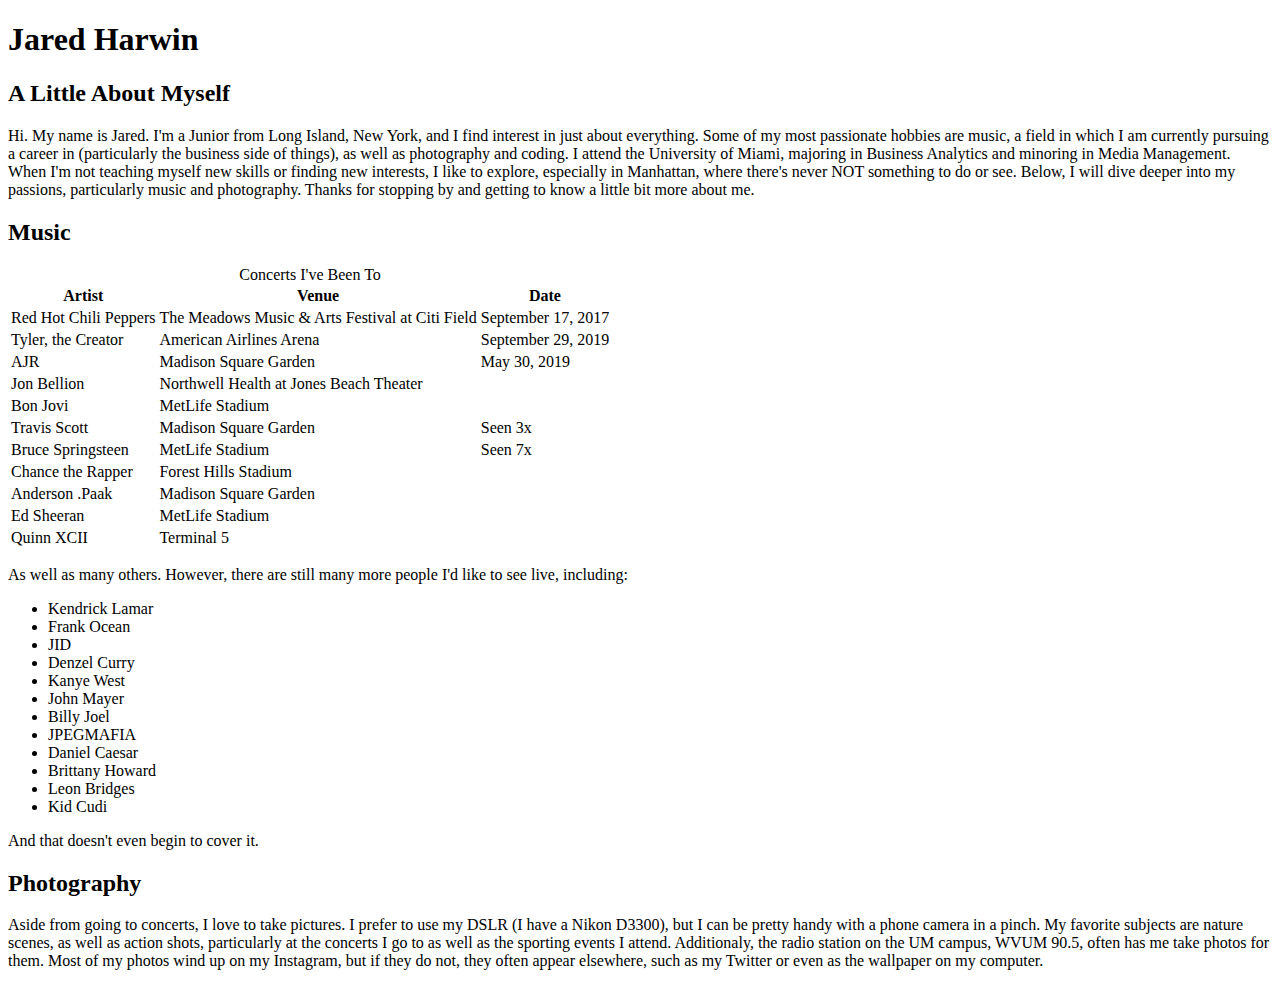
==== index.html @ df8ab9f6 "Update index.html" ====
<!DOCTYPE HTML>

<html lang = "en">

  <head>
    <meta charset="utf-8" />
    <title> About Me </title>
  </head>

  <body>
    <h1> Jared Harwin </h1>

    <h2>A Little About Myself</h2>

    <p>Hi. My name is Jared. I'm a Junior from Long Island, New York, and I find interest in just about everything. Some of my most passionate hobbies are music, a field in which I am currently pursuing a career in (particularly the business side of things), as well as photography and coding. I attend the University of Miami, majoring in Business Analytics and minoring in Media Management. When I'm not teaching myself new skills or finding new interests, I like to explore, especially in Manhattan, where there's never NOT something to do or see. Below, I will dive deeper into my passions, particularly music and photography. Thanks for stopping by and getting to know a little bit more about me.</p>


    <h2>Music</h2>
  <table>
    <caption> Concerts I've Been To </caption>

    <tr>
      <th>Artist</th>
      <th>Venue</th>
      <th>Date</th>
    </tr>

    <tr>
      <td>Red Hot Chili Peppers</td>
      <td>The Meadows Music & Arts Festival at Citi Field</td>
      <td>September 17, 2017</td>
    </tr>

    <tr>
      <td>Tyler, the Creator</td>
      <td>American Airlines Arena</td>
      <td>September 29, 2019</td>
    </tr>

    <tr>
      <td>AJR</td>
      <td>Madison Square Garden</td>
      <td>May 30, 2019</td>
    </tr>

    <tr>
      <td>Jon Bellion</td>
      <td>Northwell Health at Jones Beach Theater</td>
      <td> <!-- Date -->
    </tr>

    <tr>
      <td>Bon Jovi</td>
      <td>MetLife Stadium</td>
      <td> <!-- Date -->
    </tr>

    <tr>
      <td>Travis Scott</td>
      <td>Madison Square Garden</td>
      <td>Seen 3x</td>
    </tr>

    <tr>
      <td>Bruce Springsteen</td>
      <td>MetLife Stadium</td>
      <td>Seen 7x</td>
    </tr>

    <tr>
      <td>Chance the Rapper</td>
      <td>Forest Hills Stadium</td>
      <td> <!-- Date -->
    </tr>

    <tr>
      <td>Anderson .Paak</td>
      <td>Madison Square Garden</td>
      <td> <!-- Date -->
    </tr>

    <tr>
      <td>Ed Sheeran</td>
      <td>MetLife Stadium</td>
      <td> <!-- Date -->
    </tr>

    <tr>
      <td>Quinn XCII</td>
      <td>Terminal 5</td>
      <td> <!-- Date -->
    </tr>




    </table>

  <p>As well as many others. However, there are still many more people I'd like to see live, including:</p>

  <ul>
    <li>Kendrick Lamar</li>
    <li>Frank Ocean</li>
    <li>JID</li>
    <li>Denzel Curry</li>
    <li>Kanye West</li>
    <li>John Mayer</li>
    <li>Billy Joel</li>
    <li>JPEGMAFIA</li>
    <li>Daniel Caesar</li>
    <li>Brittany Howard</li>
    <li>Leon Bridges</li>
    <li>Kid Cudi</li>
  </ul>

  <p>And that doesn't even begin to cover it.</p>


    <h2>Photography</h2>
    <p>Aside from going to concerts, I love to take pictures. I prefer to use my DSLR (I have a Nikon D3300), but I can be pretty handy with a phone camera in a pinch. My favorite subjects are nature scenes, as well as action shots, particularly at the concerts I go to as well as the sporting events I attend. Additionaly, the radio station on the UM campus, WVUM 90.5, often has me take photos for them. Most of my photos wind up on my Instagram, but if they do not, they often appear elsewhere, such as my Twitter or even as the wallpaper on my computer.</p>

  </body>


</html>
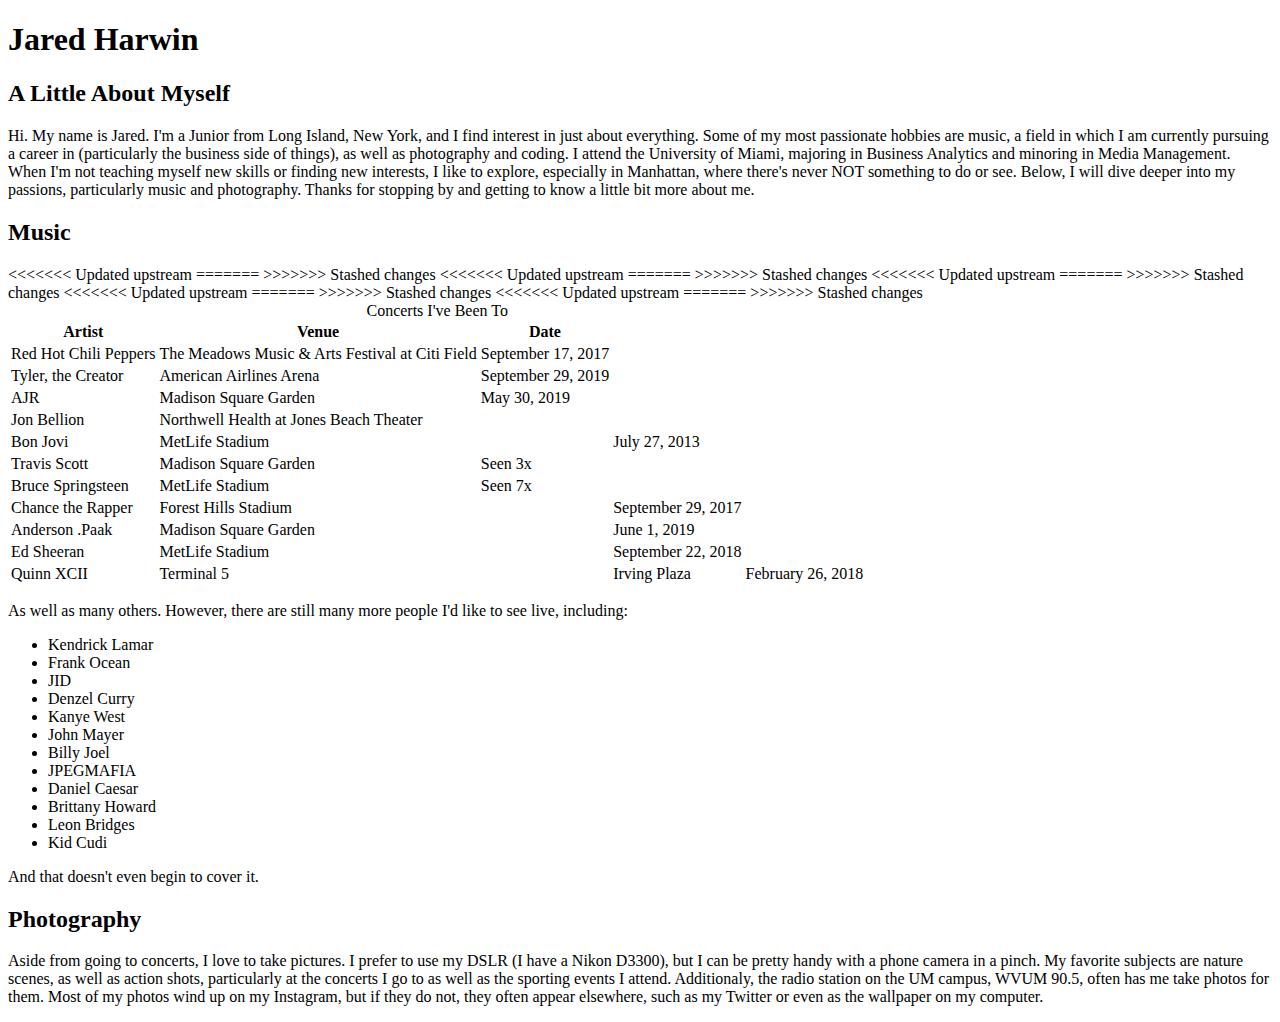
==== commit 9750fdd2: "Update index.html" ====
--- a/index.html
+++ b/index.html
@@ -46,13 +46,17 @@
     <tr>
       <td>Jon Bellion</td>
       <td>Northwell Health at Jones Beach Theater</td>
-      <td> <!-- Date -->
+      <td> <!-- Date --> </td>
     </tr>
 
     <tr>
       <td>Bon Jovi</td>
       <td>MetLife Stadium</td>
-      <td> <!-- Date -->
+<<<<<<< Updated upstream
+      <td> <!-- Date --> </td>
+=======
+      <td>July 27, 2013</td>
+>>>>>>> Stashed changes
     </tr>
 
     <tr>
@@ -70,28 +74,43 @@
     <tr>
       <td>Chance the Rapper</td>
       <td>Forest Hills Stadium</td>
-      <td> <!-- Date -->
+<<<<<<< Updated upstream
+      <td> <!-- Date --> </td>
+=======
+      <td> September 29, 2017 </td>
+>>>>>>> Stashed changes
     </tr>
 
     <tr>
       <td>Anderson .Paak</td>
       <td>Madison Square Garden</td>
-      <td> <!-- Date -->
+<<<<<<< Updated upstream
+      <td> <!-- Date --> </td>
+=======
+      <td> June 1, 2019</td>
+>>>>>>> Stashed changes
     </tr>
 
     <tr>
       <td>Ed Sheeran</td>
       <td>MetLife Stadium</td>
-      <td> <!-- Date -->
+<<<<<<< Updated upstream
+      <td> <!-- Date --> </td>
+=======
+      <td> September 22, 2018 </td>
+>>>>>>> Stashed changes
     </tr>
 
     <tr>
       <td>Quinn XCII</td>
+<<<<<<< Updated upstream
       <td>Terminal 5</td>
-      <td> <!-- Date -->
+      <td> <!-- Date --> </td>
+=======
+      <td>Irving Plaza</td>
+      <td> February 26, 2018 </td>
+>>>>>>> Stashed changes
     </tr>
-
-
 
 
     </table>
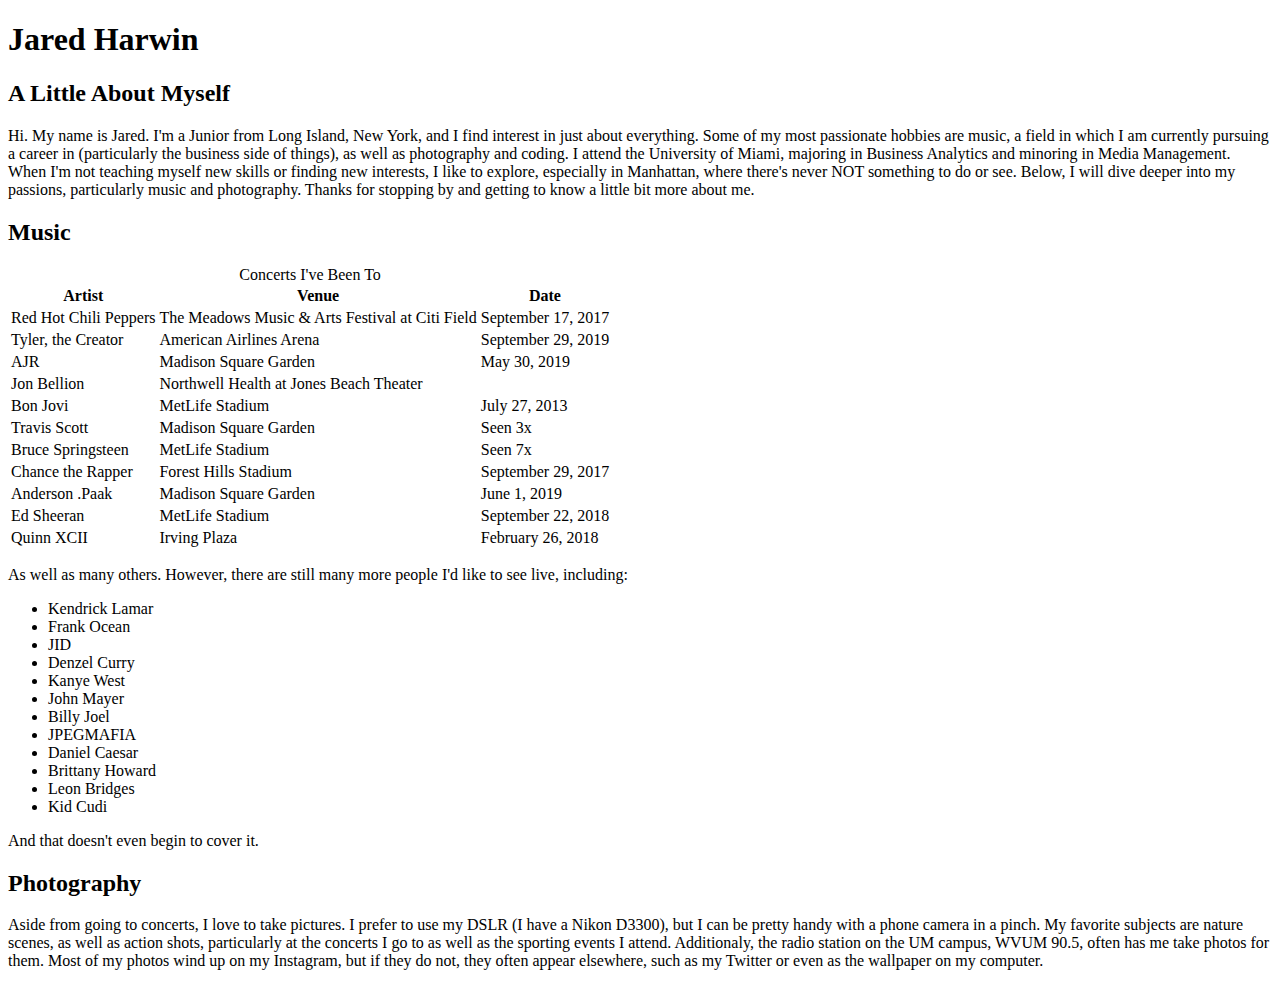
==== commit 7cf701a3: "Update index.html" ====
--- a/index.html
+++ b/index.html
@@ -52,11 +52,7 @@
     <tr>
       <td>Bon Jovi</td>
       <td>MetLife Stadium</td>
-<<<<<<< Updated upstream
-      <td> <!-- Date --> </td>
-=======
       <td>July 27, 2013</td>
->>>>>>> Stashed changes
     </tr>
 
     <tr>
@@ -74,42 +70,25 @@
     <tr>
       <td>Chance the Rapper</td>
       <td>Forest Hills Stadium</td>
-<<<<<<< Updated upstream
-      <td> <!-- Date --> </td>
-=======
       <td> September 29, 2017 </td>
->>>>>>> Stashed changes
     </tr>
 
     <tr>
       <td>Anderson .Paak</td>
       <td>Madison Square Garden</td>
-<<<<<<< Updated upstream
-      <td> <!-- Date --> </td>
-=======
       <td> June 1, 2019</td>
->>>>>>> Stashed changes
     </tr>
 
     <tr>
       <td>Ed Sheeran</td>
       <td>MetLife Stadium</td>
-<<<<<<< Updated upstream
-      <td> <!-- Date --> </td>
-=======
       <td> September 22, 2018 </td>
->>>>>>> Stashed changes
     </tr>
 
     <tr>
       <td>Quinn XCII</td>
-<<<<<<< Updated upstream
-      <td>Terminal 5</td>
-      <td> <!-- Date --> </td>
-=======
       <td>Irving Plaza</td>
       <td> February 26, 2018 </td>
->>>>>>> Stashed changes
     </tr>
 
 
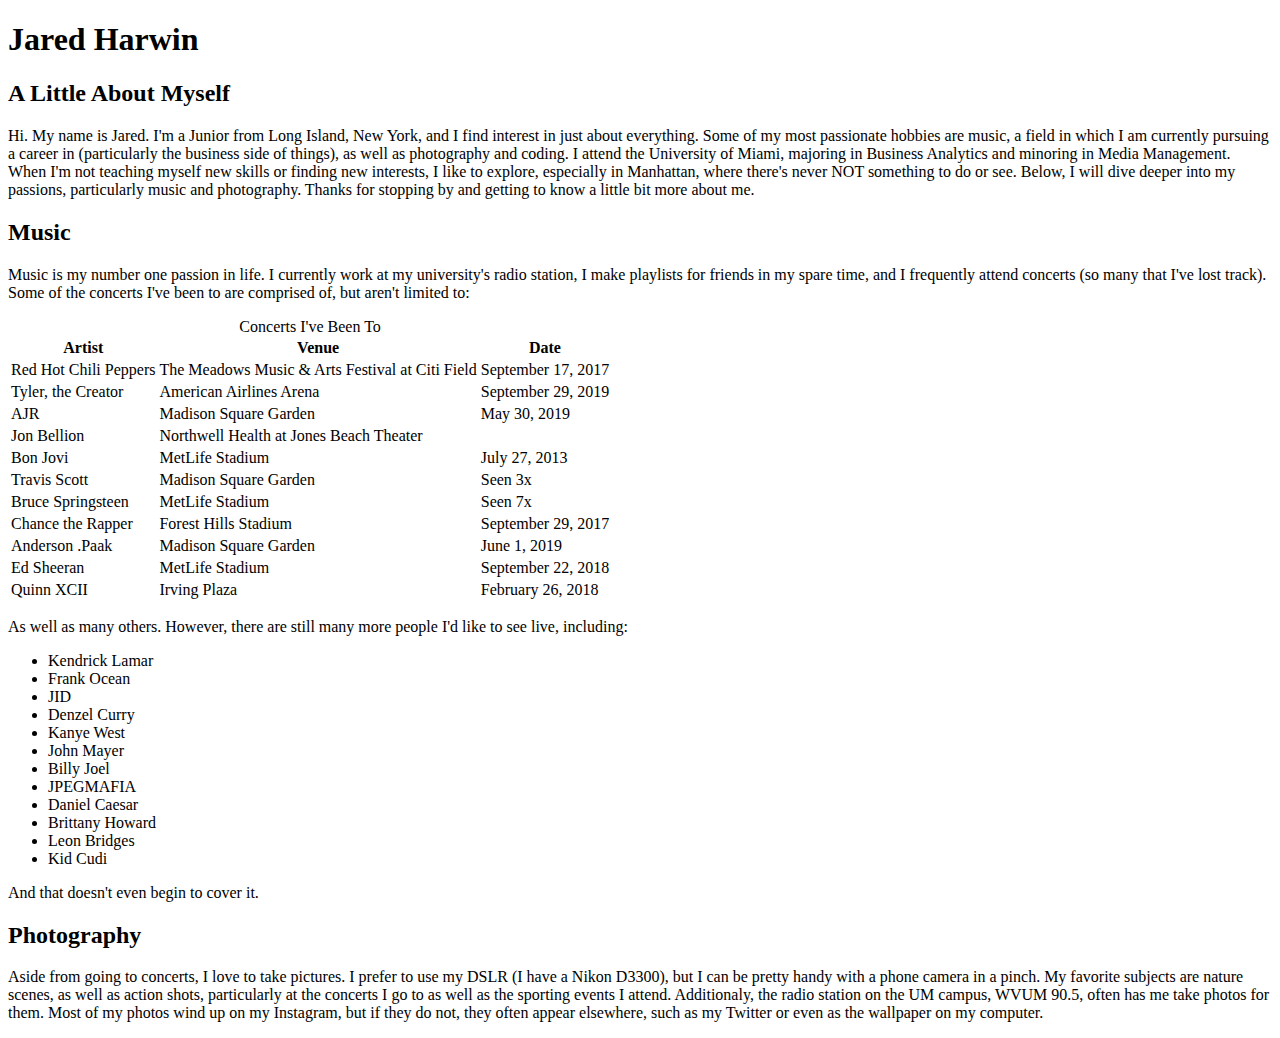
==== commit 3415cf71: "Update index.html" ====
--- a/index.html
+++ b/index.html
@@ -16,6 +16,8 @@
 
 
     <h2>Music</h2>
+    
+    <p>Music is my number one passion in life. I currently work at my university's radio station, I make playlists for friends in my spare time, and I frequently attend concerts (so many that I've lost track). Some of the concerts I've been to are comprised of, but aren't limited to: </p>
   <table>
     <caption> Concerts I've Been To </caption>
 
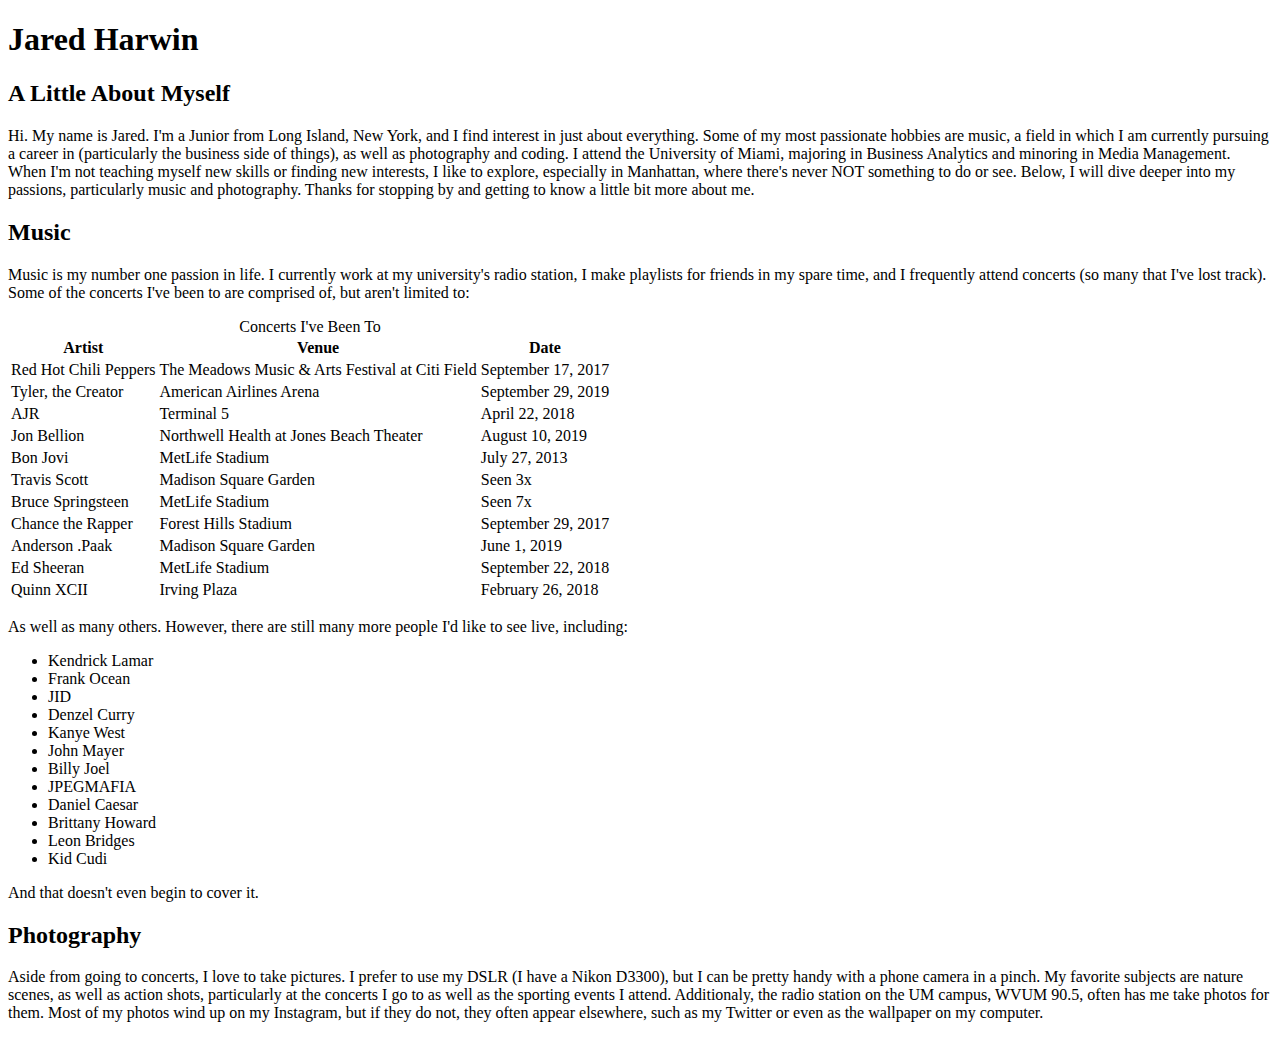
==== commit c3281627: "Update index.html" ====
--- a/index.html
+++ b/index.html
@@ -41,14 +41,14 @@
 
     <tr>
       <td>AJR</td>
-      <td>Madison Square Garden</td>
-      <td>May 30, 2019</td>
+      <td>Terminal 5</td>
+      <td>April 22, 2018</td>
     </tr>
 
     <tr>
       <td>Jon Bellion</td>
       <td>Northwell Health at Jones Beach Theater</td>
-      <td> <!-- Date --> </td>
+      <td>August 10, 2019</td>
     </tr>
 
     <tr>
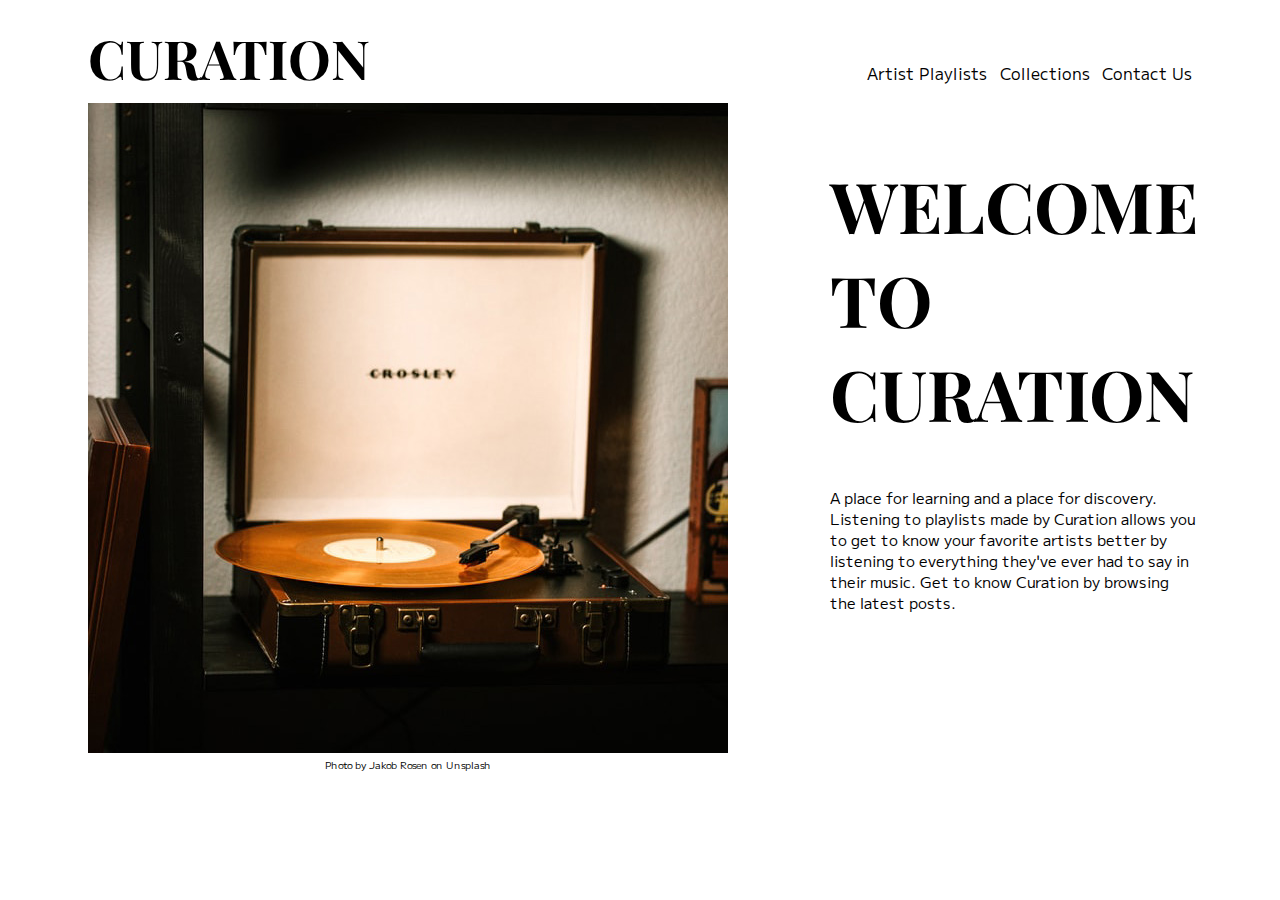
==== commit a6f4c6d5: "Update" ====
--- a/index.html
+++ b/index.html
@@ -1,125 +1,35 @@
-<!DOCTYPE HTML>
-
-<html lang = "en">
-
+<!DOCTYPE html>
+<html lang="en" dir="ltr">
   <head>
-    <meta charset="utf-8" />
-    <title> About Me </title>
+    <meta charset="utf-8">
+    <title>Curation</title>
+    <link href="css/style.css" rel="stylesheet">
   </head>
 
   <body>
-    <h1> Jared Harwin </h1>
 
-    <h2>A Little About Myself</h2>
+    <section id="topi" class="top">
+      <header id="title">
+        <h1><a href="index.html">CURATION</a></h1>
+      </header>
 
-    <p>Hi. My name is Jared. I'm a Junior from Long Island, New York, and I find interest in just about everything. Some of my most passionate hobbies are music, a field in which I am currently pursuing a career in (particularly the business side of things), as well as photography and coding. I attend the University of Miami, majoring in Business Analytics and minoring in Media Management. When I'm not teaching myself new skills or finding new interests, I like to explore, especially in Manhattan, where there's never NOT something to do or see. Below, I will dive deeper into my passions, particularly music and photography. Thanks for stopping by and getting to know a little bit more about me.</p>
+      <nav>
+        <p><a href="artist-playlists.html">Artist Playlists</a></p>
+        <p><a href="collections.html">Collections</a></p>
+        <p><a href="contact-us.html">Contact Us</a></p>
+      </nav>
+    </section>
 
+    <main id="home">
+      <figure id="player">
+        <img src="images/record_player.jpg" alt="Record Player">
+        <figcaption>Photo by <a href="https://unsplash.com/@jakobnoahrosen?utm_source=unsplash&utm_medium=referral&utm_content=creditCopyText">Jakob Rosen</a> on <a href="https://unsplash.com/s/photos/record-player?utm_source=unsplash&utm_medium=referral&utm_content=creditCopyText">Unsplash</a></figcaption>
+      </figure>
 
-    <h2>Music</h2>
-    
-    <p>Music is my number one passion in life. I currently work at my university's radio station, I make playlists for friends in my spare time, and I frequently attend concerts (so many that I've lost track). Some of the concerts I've been to are comprised of, but aren't limited to: </p>
-  <table>
-    <caption> Concerts I've Been To </caption>
-
-    <tr>
-      <th>Artist</th>
-      <th>Venue</th>
-      <th>Date</th>
-    </tr>
-
-    <tr>
-      <td>Red Hot Chili Peppers</td>
-      <td>The Meadows Music & Arts Festival at Citi Field</td>
-      <td>September 17, 2017</td>
-    </tr>
-
-    <tr>
-      <td>Tyler, the Creator</td>
-      <td>American Airlines Arena</td>
-      <td>September 29, 2019</td>
-    </tr>
-
-    <tr>
-      <td>AJR</td>
-      <td>Terminal 5</td>
-      <td>April 22, 2018</td>
-    </tr>
-
-    <tr>
-      <td>Jon Bellion</td>
-      <td>Northwell Health at Jones Beach Theater</td>
-      <td>August 10, 2019</td>
-    </tr>
-
-    <tr>
-      <td>Bon Jovi</td>
-      <td>MetLife Stadium</td>
-      <td>July 27, 2013</td>
-    </tr>
-
-    <tr>
-      <td>Travis Scott</td>
-      <td>Madison Square Garden</td>
-      <td>Seen 3x</td>
-    </tr>
-
-    <tr>
-      <td>Bruce Springsteen</td>
-      <td>MetLife Stadium</td>
-      <td>Seen 7x</td>
-    </tr>
-
-    <tr>
-      <td>Chance the Rapper</td>
-      <td>Forest Hills Stadium</td>
-      <td> September 29, 2017 </td>
-    </tr>
-
-    <tr>
-      <td>Anderson .Paak</td>
-      <td>Madison Square Garden</td>
-      <td> June 1, 2019</td>
-    </tr>
-
-    <tr>
-      <td>Ed Sheeran</td>
-      <td>MetLife Stadium</td>
-      <td> September 22, 2018 </td>
-    </tr>
-
-    <tr>
-      <td>Quinn XCII</td>
-      <td>Irving Plaza</td>
-      <td> February 26, 2018 </td>
-    </tr>
-
-
-    </table>
-
-  <p>As well as many others. However, there are still many more people I'd like to see live, including:</p>
-
-  <ul>
-    <li>Kendrick Lamar</li>
-    <li>Frank Ocean</li>
-    <li>JID</li>
-    <li>Denzel Curry</li>
-    <li>Kanye West</li>
-    <li>John Mayer</li>
-    <li>Billy Joel</li>
-    <li>JPEGMAFIA</li>
-    <li>Daniel Caesar</li>
-    <li>Brittany Howard</li>
-    <li>Leon Bridges</li>
-    <li>Kid Cudi</li>
-  </ul>
-
-  <p>And that doesn't even begin to cover it.</p>
-
-
-    <h2>Photography</h2>
-    <p>Aside from going to concerts, I love to take pictures. I prefer to use my DSLR (I have a Nikon D3300), but I can be pretty handy with a phone camera in a pinch. My favorite subjects are nature scenes, as well as action shots, particularly at the concerts I go to as well as the sporting events I attend. Additionaly, the radio station on the UM campus, WVUM 90.5, often has me take photos for them. Most of my photos wind up on my Instagram, but if they do not, they often appear elsewhere, such as my Twitter or even as the wallpaper on my computer.</p>
-
+      <article id="about">
+        <h1>WELCOME<br>TO<br>CURATION</h1>
+        <p>A place for learning and a place for discovery. Listening to playlists made by Curation allows you to get to know your favorite artists better by listening to everything they've ever had to say in their music. Get to know Curation by browsing the latest posts.</p>
+      </article>
+    </main>
   </body>
-
-
 </html>
--- a/css/style.css
+++ b/css/style.css
@@ -0,0 +1,462 @@
+@import url('https://fonts.googleapis.com/css2?family=Assistant:wght@200&family=M+PLUS+2:wght@300&family=Playfair+Display&display=swap');
+
+#title{
+  align-content: center;
+  justify-content: center;
+  font-family: 'Playfair Display', serif;
+  font-size: 27px;
+}
+
+a,
+a:link{
+  color: #000;
+  text-decoration-line: none;
+}
+
+a:visited{
+  color: #000;
+}
+
+.collection_link a:hover{
+  color: #0100EE;
+  text-decoration-line: underline;
+}
+
+#topi h1 a:hover{
+  color: #D97A16;
+  text-decoration-line: none;
+}
+
+#topi nav a:hover{
+  color: #D97A16;
+  text-decoration-line: none;
+}
+
+#topap h1 a:hover{
+  color: #53879D;
+  text-decoration-line: none;
+}
+
+#topap nav a:hover{
+  color: #53879D;
+  text-decoration-line: none;
+}
+
+#topc h1 a:hover{
+  color: #8C3448;
+  text-decoration-line: none;
+}
+
+#topc nav a:hover{
+  color: #8C3448;
+  text-decoration-line: none;
+}
+
+#topcu h1 a:hover{
+  color: #008001;
+  text-decoration-line: none;
+}
+
+#topcu nav a:hover{
+  color: #008001;
+  text-decoration-line: none;
+}
+
+.active{
+  text-decoration-line: underline;
+}
+
+a:active{
+  color: #000;
+}
+
+.top{
+  display: flex;
+  justify-content: space-between;
+  align-items: baseline;
+  margin-top: -22px;
+  max-height: 100px;
+  margin-left: 80px;
+}
+
+nav{
+  display: flex;
+  justify-content: space-between;
+  min-width: 325px;
+  font-family: 'M Plus 2', sans-serif;
+  padding-right: 80px;
+}
+
+#about h1{
+  font-family: 'Playfair Display', serif;
+  font-size: 70px;
+}
+
+#about p{
+  font-family: 'M Plus 2', sans-serif;
+  font-size: 15px;
+}
+
+#home{
+  display: grid;
+  grid-template-columns: repeat(2, 1fr);
+  grid-template-areas:
+      "figure text";
+}
+
+#player{
+  grid-area: figure;
+  margin: 0;
+  margin-top: 17px;
+  align-content: center;
+  padding-left: 80px;
+}
+
+figcaption{
+  text-align: center;
+  font-family: 'M Plus 2', sans-serif;
+  font-size: 10px;
+}
+
+#about{
+  grid-area: text;
+  padding: 25px 197px 0 102px;
+}
+
+.artist, .am, .spotify, .artist_one{
+  color: #FFFFFF;
+  margin-left: 35px;
+}
+
+.artist{
+  font-family: 'Playfair Display', serif;
+  margin-top: 215px;
+  font-size: 30px;
+}
+
+.artist_one{
+  font-family: 'Playfair Display', serif;
+  margin-top: 255px;
+  font-size: 30px;
+}
+
+.am, .spotify{
+  font-family: 'Assistant', sans-serif;
+  font-size: 15px;
+  margin-bottom: 20px;
+}
+
+.attr{
+  font-family: 'Assistant', sans-serif;
+  font-size: 10px;
+  color: #FFFFFF;
+  margin-top: 180px;
+  text-align: center;
+}
+
+.attr a,
+.attr a:link{
+  color: #FFFFFF;
+  text-decoration-line: underline;
+}
+
+.attr a:visited{
+  color: #FFFFFF;
+}
+
+.attr a:hover{
+  color: #FFFFFF;
+  text-decoration-line: underline;
+}
+
+.attr a:active{
+  color: #FFFFFF;
+}
+
+#artist_playlists{
+  display: grid;
+  grid-template-columns: repeat(3, 405px);
+  grid-template-rows: repeat(4, 580px);
+  grid-gap: 25px;
+  grid-template-areas:
+      "tyler frank smino"
+      "denzel kendrick andy"
+      "andre cole jid"
+      "caesar chance mraz";
+  margin: 10px 80px 40px 80px;
+  margin-left: 80px;
+  margin-right: 80px;
+  margin-top: 10px;
+}
+
+#tyler{
+  background-image: url("../images/tyler.jpg");
+  grid-area: tyler;
+  background-size: cover;
+  width: 405px;
+  height: 580px;
+}
+
+#frank{
+  background-image: url("../images/frank.jpg");
+  grid-area: frank;
+  background-size: cover;
+  width: 405px;
+  height: 580px;
+}
+
+#smino{
+  background-image: url("../images/smino.jpg");
+  grid-area: smino;
+  background-size: cover;
+  width: 405px;
+  height: 580px;
+}
+
+#denzel{
+  background-image: url("../images/denzel.jpg");
+  grid-area: denzel;
+  background-size: cover;
+  width: 405px;
+  height: 580px;
+}
+
+#kendrick{
+  background-image: url("../images/kendrick.jpg");
+  grid-area: kendrick;
+  background-size: cover;
+  width: 405px;
+  height: 580px;
+}
+
+#andy{
+  background-image: url("../images/andy.jpg");
+  grid-area: andy;
+  background-size: cover;
+  width: 405px;
+  height: 580px;
+}
+
+#andre{
+  background-image: url("../images/andre.jpg");
+  grid-area: andre;
+  background-size: cover;
+  width: 405px;
+  height: 580px;
+}
+
+#cole{
+  background-image: url("../images/cole.jpg");
+  grid-area: cole;
+  background-size: cover;
+  width: 405px;
+  height: 580px;
+}
+
+#jid{
+  background-image: url("../images/jid.jpg");
+  grid-area: jid;
+  background-size: cover;
+  width: 405px;
+  height: 580px;
+}
+
+#caesar{
+  background-image: url("../images/caesar.jpg");
+  grid-area: caesar;
+  background-size: cover;
+  width: 405px;
+  height: 580px;
+}
+
+#chance{
+  background-image: url("../images/chance.jpg");
+  grid-area: chance;
+  background-size: cover;
+  width: 405px;
+  height: 580px;
+}
+
+#mraz{
+  background-image: url("../images/mraz.jpg");
+  grid-area: mraz;
+  background-size: cover;
+  width: 405px;
+  height: 580px;
+}
+
+#collections{
+  display: grid;
+  grid-template-columns: repeat(2, 1fr);
+  grid-template-rows: minmax(min-content, max-content);
+  grid-gap: 20px;
+  grid-template-areas:
+    "sospic weekpic"
+    "sostitle weektitle"
+    "sosdescrip weekdescrip"
+    "more more";
+  margin-left: 82px;
+  margin-right: 80px;
+}
+
+.sos{
+  margin: 0;
+}
+
+.week{
+  margin: 0;
+  margin-left: 20px;
+}
+
+#sospic{
+  grid-area: sospic;
+  width: auto;
+}
+
+#weekpic{
+  grid-area: weekpic;
+}
+
+#sostitle{
+  grid-area: sostitle;
+  width: auto;
+  width: auto;
+}
+
+#sosdescrip{
+  grid-area: sosdescrip;
+  width: auto;
+}
+
+#weektitle{
+  grid-area: weektitle;
+
+}
+
+#weekdescrip{
+  grid-area: weekdescrip;
+}
+
+#more{
+  grid-area: more;
+  text-align: center;
+}
+
+
+
+#contact{
+  display: grid;
+  grid-template-columns: repeat(4, 1fr);
+  grid-template-rows: minmax(min-content, max-content);
+  grid-template-areas:
+    "socialtitle socialtitle socialtitle socialtitle"
+    "insta-icon twitter-icon apple-icon spotify-icon"
+    "insta twitter applem spotify";
+  margin-left: 82px;
+  margin-right: 80px;
+}
+
+#socialtitle{
+  grid-area: socialtitle;
+  margin-bottom: 25px;
+}
+
+#insta{
+  grid-area: insta;
+  text-align: center;
+}
+
+#twitter{
+  grid-area: twitter;
+  text-align: center;
+}
+
+#applem{
+  grid-area: applem;
+  text-align: center;
+}
+
+#spotify{
+  grid-area: spotify;
+  text-align: center;
+}
+
+.fa-instagram{
+  grid-area: insta-icon;
+  justify-self: center;
+}
+
+.fa-twitter{
+  grid-area: twitter-icon;
+  justify-self: center;
+}
+
+.fa-apple{
+  grid-area: apple-icon;
+  justify-self: center;
+}
+
+.fa-spotify{
+  grid-area: spotify-icon;
+  justify-self: center;
+}
+
+.fab{
+  font-size: 50px;
+}
+
+
+.title{
+  font-family: 'Playfair Display', serif;
+  font-size: 25px;
+}
+
+.item{
+  font-family: 'Assistant', sans-serif;
+}
+
+.artist_link a,
+.artist_link a:link{
+  color: #FFFFFF;
+  text-decoration-line: none;
+}
+
+.artist_link a:visited{
+  color: #FFFFFF;
+}
+
+.artist_link a:hover{
+  color: #FFFFFF;
+  text-decoration-line: underline;
+}
+
+.artist_link a:active{
+  color: #000;
+}
+
+.social_link a,
+.social_link a:link{
+  color: #000;
+  text-decoration-line: none;
+}
+
+.social_link a:visited{
+  color: #000;
+}
+
+.social_link a:hover{
+  color: #000;
+  text-decoration-line: none;
+}
+
+.social_link a:active{
+  color: #000;
+}
+
+#arrow{
+  position: fixed;
+  top: 725px;
+  height: 75px;
+  width: 75px;
+  left: 1250px;
+}
